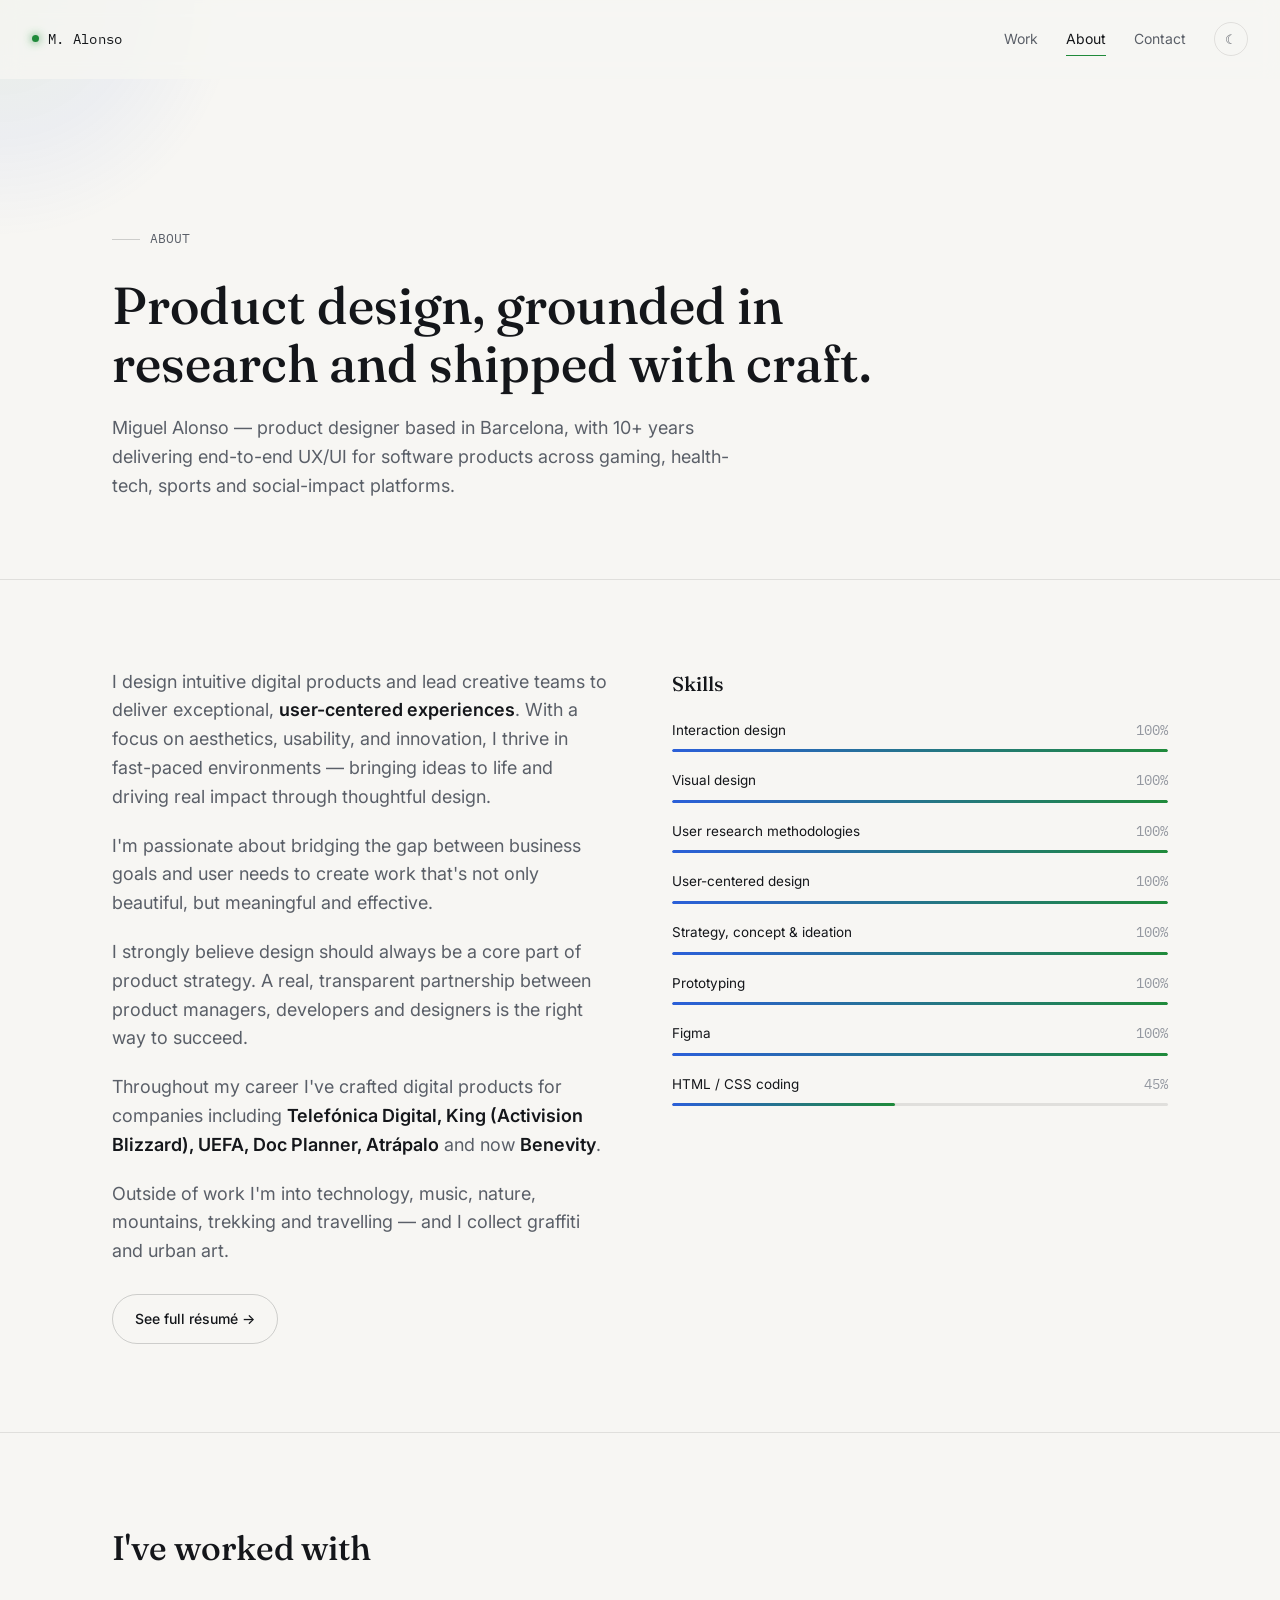
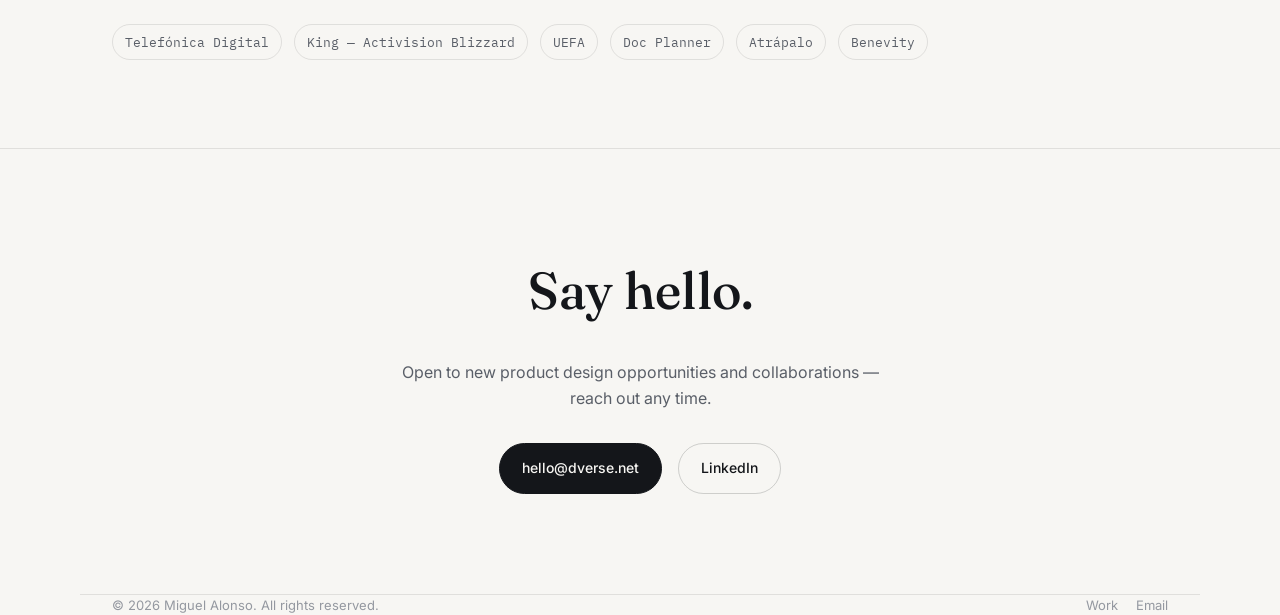
==== about.html @ 678f329a "Initial commit - dverse portfolio" ====
<!doctype html>
<html lang="en">
<head>
<meta charset="utf-8">
<script>document.documentElement.classList.add("js")</script>
<meta name="viewport" content="width=device-width, initial-scale=1">
<title>About — Miguel Alonso</title>
<meta name="description" content="Product designer based in Barcelona. Interaction design, visual design, user research, strategy and prototyping.">
<link rel="icon" href="data:image/svg+xml,<svg xmlns=%22http://www.w3.org/2000/svg%22 viewBox=%220 0 100 100%22><rect width=%22100%22 height=%22100%22 rx=%2222%22 fill=%22%230b0b0d%22/><text x=%2250%22 y=%2266%22 font-size=%2258%22 text-anchor=%22middle%22 fill=%22%23a7ffb0%22 font-family=%22monospace%22>M</text></svg>">
<link rel="preconnect" href="https://fonts.googleapis.com">
<link rel="preconnect" href="https://fonts.gstatic.com" crossorigin>
<link href="https://fonts.googleapis.com/css2?family=Fraunces:opsz,wght@9..144,400;9..144,500;9..144,600&family=Inter:wght@400;500;600&family=IBM+Plex+Mono:wght@400;500&display=swap" rel="stylesheet">
<link rel="stylesheet" href="css/style.css">
</head>
<body>
<div id="glow"></div>

<nav class="nav">
  <div class="brand"><span class="dot"></span> <a href="index.html">M. Alonso</a></div>
  <div class="links">
    <a href="index.html#work">Work</a>
    <a href="about.html" class="active">About</a>
    <a href="#contact">Contact</a>
    <button class="theme-toggle" aria-label="Toggle theme">☀</button>
  </div>
</nav>

<header class="project-hero">
  <div class="wrap">
    <div class="eyebrow reveal in"><span class="bar"></span> ABOUT</div>
    <h1 class="reveal in">Product design, grounded in research and shipped with craft.</h1>
    <p class="dek reveal in">Miguel Alonso — product designer based in Barcelona, with 10+ years delivering end-to-end UX/UI for software products across gaming, health-tech, sports and social-impact platforms.</p>
  </div>
</header>

<section class="section">
  <div class="wrap split">
    <div class="reveal">
      <div class="lead-text">
        <p>I design intuitive digital products and lead creative teams to deliver exceptional, <strong>user-centered experiences</strong>. With a focus on aesthetics, usability, and innovation, I thrive in fast-paced environments — bringing ideas to life and driving real impact through thoughtful design.</p>
        <p>I'm passionate about bridging the gap between business goals and user needs to create work that's not only beautiful, but meaningful and effective.</p>
        <p>I strongly believe design should always be a core part of product strategy. A real, transparent partnership between product managers, developers and designers is the right way to succeed.</p>
        <p>Throughout my career I've crafted digital products for companies including <strong>Telefónica Digital, King (Activision Blizzard), UEFA, Doc Planner, Atrápalo</strong> and now <strong>Benevity</strong>.</p>
        <p>Outside of work I'm into technology, music, nature, mountains, trekking and travelling — and I collect graffiti and urban art.</p>
      </div>
      <a class="btn ghost" href="mailto:hello@dverse.net" style="margin-top:8px;">See full résumé →</a>
    </div>
    <div class="reveal">
      <div class="section-head" style="margin-bottom:20px;"><h2 style="font-size:20px;">Skills</h2></div>
      <div class="skill"><div class="row"><span>Interaction design</span><span>100%</span></div><div class="track"><div class="fill" data-fill="100%"></div></div></div>
      <div class="skill"><div class="row"><span>Visual design</span><span>100%</span></div><div class="track"><div class="fill" data-fill="100%"></div></div></div>
      <div class="skill"><div class="row"><span>User research methodologies</span><span>100%</span></div><div class="track"><div class="fill" data-fill="100%"></div></div></div>
      <div class="skill"><div class="row"><span>User-centered design</span><span>100%</span></div><div class="track"><div class="fill" data-fill="100%"></div></div></div>
      <div class="skill"><div class="row"><span>Strategy, concept &amp; ideation</span><span>100%</span></div><div class="track"><div class="fill" data-fill="100%"></div></div></div>
      <div class="skill"><div class="row"><span>Prototyping</span><span>100%</span></div><div class="track"><div class="fill" data-fill="100%"></div></div></div>
      <div class="skill"><div class="row"><span>Figma</span><span>100%</span></div><div class="track"><div class="fill" data-fill="100%"></div></div></div>
      <div class="skill"><div class="row"><span>HTML / CSS coding</span><span>45%</span></div><div class="track"><div class="fill" data-fill="45%"></div></div></div>
    </div>
  </div>
</section>

<section class="section">
  <div class="wrap reveal">
    <div class="section-head"><h2>I've worked with</h2></div>
    <div class="companies">
      <span>Telefónica Digital</span>
      <span>King — Activision Blizzard</span>
      <span>UEFA</span>
      <span>Doc Planner</span>
      <span>Atrápalo</span>
      <span>Benevity</span>
    </div>
  </div>
</section>

<section class="cta section" id="contact">
  <div class="wrap">
    <h2>Say hello.</h2>
    <p style="color:var(--ink-dim); max-width:480px; margin: 0 auto 32px;">Open to new product design opportunities and collaborations — reach out any time.</p>
    <div class="hero-actions" style="justify-content:center;">
      <a class="btn primary" href="mailto:hello@dverse.net">hello@dverse.net</a>
      <a class="btn ghost" href="https://www.linkedin.com/" target="_blank" rel="noopener">LinkedIn</a>
    </div>
  </div>
</section>

<footer class="wrap">
  <div>© <span id="year"></span> Miguel Alonso. All rights reserved.</div>
  <div class="social">
    <a href="index.html#work">Work</a>
    <a href="mailto:hello@dverse.net">Email</a>
  </div>
</footer>

<script>document.getElementById('year').textContent = new Date().getFullYear();</script>
<script src="js/main.js"></script>
</body>
</html>
---- css/style.css ----
/* =================================================================
   M. Alonso — Product Design Portfolio
   Minimal, AI-native design system
   ================================================================= */

:root{
  --bg: #0b0b0d;
  --bg-elevated: #121214;
  --ink: #eef0f2;
  --ink-dim: #9a9ea6;
  --ink-faint: #5c6068;
  --line: rgba(255,255,255,0.09);
  --line-strong: rgba(255,255,255,0.16);
  --accent: #a7ffb0;
  --accent-2: #7ea8ff;
  --accent-3: #c98bff;
  --radius: 14px;
  --mono: "IBM Plex Mono", "SF Mono", ui-monospace, monospace;
  --sans: "Inter", -apple-system, BlinkMacSystemFont, "Segoe UI", sans-serif;
  --serif: "Fraunces", Georgia, serif;
  --maxw: 1120px;
  --ease: cubic-bezier(.16,.8,.24,1);
}

[data-theme="light"]{
  --bg: #f7f6f3;
  --bg-elevated: #ffffff;
  --ink: #14161a;
  --ink-dim: #5a5f68;
  --ink-faint: #9498a0;
  --line: rgba(20,22,26,0.10);
  --line-strong: rgba(20,22,26,0.18);
  --accent: #1f8a3a;
  --accent-2: #2b5fd9;
  --accent-3: #8a34c9;
}

*{ box-sizing: border-box; }
html{ scroll-behavior: smooth; }
body{
  margin:0;
  background: var(--bg);
  color: var(--ink);
  font-family: var(--sans);
  font-size: 16px;
  line-height: 1.6;
  -webkit-font-smoothing: antialiased;
  transition: background .4s var(--ease), color .4s var(--ease);
}

a{ color: inherit; text-decoration: none; }
img{ max-width: 100%; display:block; }
ul{ margin:0; padding:0; }

.wrap{
  max-width: var(--maxw);
  margin: 0 auto;
  padding: 0 32px;
}

/* ---------- cursor glow (subtle AI-flair) ---------- */
#glow{
  position: fixed;
  top:0; left:0;
  width: 480px; height: 480px;
  border-radius: 50%;
  pointer-events: none;
  background: radial-gradient(circle, rgba(167,255,176,0.10), rgba(126,168,255,0.06) 40%, transparent 70%);
  transform: translate(-50%,-50%);
  z-index: 0;
  transition: opacity .3s ease;
  will-change: transform;
}
[data-theme="light"] #glow{
  background: radial-gradient(circle, rgba(31,138,58,0.07), rgba(43,95,217,0.05) 40%, transparent 70%);
}

/* ---------- top nav ---------- */
.nav{
  position: sticky;
  top:0;
  z-index: 50;
  display:flex;
  align-items:center;
  justify-content: space-between;
  padding: 22px 32px;
  backdrop-filter: blur(10px);
  background: color-mix(in srgb, var(--bg) 78%, transparent);
  border-bottom: 1px solid transparent;
}
.nav.scrolled{ border-bottom-color: var(--line); }
.nav .brand{
  font-family: var(--mono);
  font-size: 14px;
  letter-spacing: .02em;
  display:flex;
  align-items:center;
  gap:9px;
}
.nav .brand .dot{
  width:7px;height:7px;border-radius:50%;
  background: var(--accent);
  box-shadow: 0 0 10px var(--accent);
  animation: pulse 2.4s ease-in-out infinite;
}
@keyframes pulse{ 0%,100%{ opacity:1 } 50%{ opacity:.35 } }

.nav .links{ display:flex; align-items:center; gap: 28px; font-size: 14px; }
.nav .links a{ color: var(--ink-dim); position:relative; padding: 4px 0; }
.nav .links a:hover, .nav .links a.active{ color: var(--ink); }
.nav .links a.active::after{
  content:"";
  position:absolute; left:0; right:0; bottom:-2px;
  height:1px; background: var(--accent);
}
.theme-toggle{
  border:1px solid var(--line);
  background: transparent;
  color: var(--ink-dim);
  border-radius: 999px;
  width: 34px; height: 34px;
  display:flex; align-items:center; justify-content:center;
  cursor:pointer;
  font-size: 13px;
  transition: border-color .2s, color .2s;
}
.theme-toggle:hover{ border-color: var(--line-strong); color: var(--ink); }

/* ---------- hero ---------- */
.hero{
  position: relative;
  padding: 120px 0 96px;
  overflow: hidden;
}
.hero::before{
  content:"";
  position:absolute;
  inset: -20% -10% auto -10%;
  height: 640px;
  background:
    radial-gradient(circle at 18% 25%, rgba(126,168,255,.18), transparent 55%),
    radial-gradient(circle at 78% 15%, rgba(201,139,255,.14), transparent 50%),
    radial-gradient(circle at 50% 60%, rgba(167,255,176,.10), transparent 55%);
  filter: blur(40px);
  z-index:-1;
  animation: drift 18s ease-in-out infinite alternate;
}
@keyframes drift{
  0%{ transform: translate3d(0,0,0) scale(1); }
  100%{ transform: translate3d(10px,20px,0) scale(1.05); }
}
.eyebrow{
  font-family: var(--mono);
  font-size: 13px;
  color: var(--ink-dim);
  display:flex;
  align-items:center;
  gap:10px;
  margin-bottom: 26px;
}
.eyebrow .bar{ width: 28px; height:1px; background: var(--line-strong); }

.hero h1{
  font-family: var(--serif);
  font-weight: 500;
  font-size: clamp(40px, 6vw, 74px);
  line-height: 1.05;
  letter-spacing: -0.01em;
  margin: 0 0 24px;
  max-width: 820px;
}
.hero h1 em{
  font-style: normal;
  background: linear-gradient(90deg, var(--accent-2), var(--accent-3));
  -webkit-background-clip: text;
  background-clip: text;
  color: transparent;
}
.hero p.lede{
  font-size: 19px;
  color: var(--ink-dim);
  max-width: 560px;
  margin: 0 0 40px;
}
.hero-actions{ display:flex; gap:16px; flex-wrap: wrap; align-items:center; }

.btn{
  display:inline-flex;
  align-items:center;
  gap:8px;
  padding: 13px 22px;
  border-radius: 999px;
  font-size: 14px;
  font-weight: 500;
  border:1px solid var(--line-strong);
  transition: all .25s var(--ease);
}
.btn.primary{
  background: var(--ink);
  color: var(--bg);
  border-color: var(--ink);
}
.btn.primary:hover{ transform: translateY(-2px); box-shadow: 0 8px 24px rgba(0,0,0,.25); }
.btn.ghost:hover{ border-color: var(--line-strong); background: var(--bg-elevated); }

/* ---------- section labels ---------- */
.section{ padding: 88px 0; border-top: 1px solid var(--line); }
.section-head{
  display:flex;
  justify-content: space-between;
  align-items: baseline;
  gap: 24px;
  margin-bottom: 48px;
}
.section-head h2{
  font-family: var(--serif);
  font-size: clamp(26px, 3vw, 34px);
  font-weight: 500;
  margin:0;
}
.section-num{
  font-family: var(--mono);
  font-size: 13px;
  color: var(--ink-faint);
}

/* ---------- work list ---------- */
.work-list{ display:flex; flex-direction: column; }
.work-row{
  display:grid;
  grid-template-columns: 64px 1.4fr 1fr auto;
  gap: 28px;
  align-items: center;
  padding: 30px 0;
  border-bottom: 1px solid var(--line);
  transition: padding-left .3s var(--ease);
  position: relative;
}
.work-row:hover{ padding-left: 10px; }
.work-row .idx{ font-family: var(--mono); color: var(--ink-faint); font-size: 13px; }
.work-row .title{ font-size: 21px; font-weight: 500; }
.work-row .title .co{ color: var(--ink-dim); font-weight: 400; }
.work-row .meta{ display:flex; gap:10px; flex-wrap: wrap; }
.tag{
  font-family: var(--mono);
  font-size: 11.5px;
  letter-spacing: .02em;
  color: var(--ink-dim);
  border: 1px solid var(--line);
  padding: 5px 10px;
  border-radius: 999px;
  white-space: nowrap;
}
.work-row .year{ font-family: var(--mono); color: var(--ink-faint); font-size: 13px; text-align:right; }
.work-row .arrow{
  position:absolute;
  right: -8px;
  opacity:0;
  transform: translateX(-6px);
  transition: all .3s var(--ease);
  color: var(--accent);
}
.work-row:hover .arrow{ opacity:1; transform: translateX(0); }

@media (max-width: 720px){
  .work-row{ grid-template-columns: 1fr; gap: 10px; }
  .work-row .year{ text-align:left; }
}

/* ---------- about teaser / blocks ---------- */
.split{
  display:grid;
  grid-template-columns: 1fr 1fr;
  gap: 64px;
}
@media (max-width: 800px){ .split{ grid-template-columns: 1fr; } }

.lead-text{ font-size: 18px; color: var(--ink-dim); }
.lead-text p{ margin: 0 0 20px; }
.lead-text strong{ color: var(--ink); font-weight: 600; }

.pillar{
  border-top: 1px solid var(--line);
  padding: 20px 0;
  display:flex;
  justify-content: space-between;
  gap: 16px;
}
.pillar .label{ font-family: var(--mono); font-size: 13px; color: var(--ink-faint); }
.pillar .val{ font-size: 15px; color: var(--ink-dim); text-align: right; max-width: 60%; }

/* ---------- skills bars ---------- */
.skill{ margin-bottom: 18px; }
.skill .row{ display:flex; justify-content: space-between; font-size: 13.5px; margin-bottom: 8px; }
.skill .row span:first-child{ color: var(--ink); }
.skill .row span:last-child{ font-family: var(--mono); color: var(--ink-faint); }
.skill .track{ height: 3px; background: var(--line); border-radius: 3px; overflow:hidden; }
.skill .fill{ height:100%; background: linear-gradient(90deg, var(--accent-2), var(--accent)); border-radius: 3px; width:0; transition: width 1.1s var(--ease); }

/* ---------- companies strip ---------- */
.companies{
  display:flex;
  flex-wrap: wrap;
  gap: 12px;
  margin-top: 28px;
}
.companies span{
  font-family: var(--mono);
  font-size: 12.5px;
  color: var(--ink-dim);
  border: 1px solid var(--line);
  padding: 7px 12px;
  border-radius: 999px;
}

/* ---------- footer / CTA ---------- */
.cta{
  text-align:center;
  padding: 100px 0;
}
.cta h2{
  font-family: var(--serif);
  font-size: clamp(30px, 5vw, 52px);
  font-weight: 500;
  margin: 0 0 28px;
}
footer{
  border-top: 1px solid var(--line);
  padding: 36px 0 48px;
  display:flex;
  justify-content: space-between;
  align-items:center;
  font-size: 13px;
  color: var(--ink-faint);
  flex-wrap: wrap;
  gap: 12px;
}
footer .social{ display:flex; gap:18px; }
footer a:hover{ color: var(--ink); }

/* ---------- project / case study pages ---------- */
.project-hero{
  padding: 150px 0 60px;
}
.project-hero .tags{ display:flex; gap:10px; margin-bottom: 26px; flex-wrap: wrap; }
.project-hero h1{
  font-family: var(--serif);
  font-size: clamp(32px, 5vw, 52px);
  font-weight: 500;
  line-height: 1.12;
  margin: 0 0 22px;
  max-width: 780px;
}
.project-hero .dek{ font-size: 18px; color: var(--ink-dim); max-width: 620px; }

.meta-strip{
  display:flex;
  gap: 40px;
  flex-wrap: wrap;
  padding: 28px 0;
  margin-top: 40px;
  border-top: 1px solid var(--line);
  border-bottom: 1px solid var(--line);
}
.meta-strip div{ font-size: 13.5px; }
.meta-strip .k{ font-family: var(--mono); color: var(--ink-faint); display:block; margin-bottom: 6px; font-size:12px; }
.meta-strip .v{ color: var(--ink); }

.prose{ max-width: 720px; padding: 64px 0; }
.prose h2{
  font-family: var(--serif);
  font-size: 26px;
  font-weight: 500;
  margin: 56px 0 20px;
}
.prose h2:first-child{ margin-top:0; }
.prose h3{ font-size: 17px; font-weight: 600; margin: 32px 0 12px; }
.prose p{ color: var(--ink-dim); margin: 0 0 18px; font-size: 16.5px; }
.prose ul{ margin: 0 0 20px; padding-left: 20px; color: var(--ink-dim); }
.prose li{ margin-bottom: 10px; font-size: 16.5px; }
.prose li::marker{ color: var(--accent-2); }
.prose strong{ color: var(--ink); }
.prose blockquote{
  border-left: 2px solid var(--accent);
  margin: 32px 0;
  padding: 4px 0 4px 24px;
  font-family: var(--serif);
  font-size: 20px;
  color: var(--ink);
}
.callout-grid{
  display:grid;
  grid-template-columns: repeat(3, 1fr);
  gap: 20px;
  margin: 20px 0 40px;
}
@media (max-width: 700px){ .callout-grid{ grid-template-columns: 1fr; } }
.callout{
  border: 1px solid var(--line);
  border-radius: var(--radius);
  padding: 22px;
}
.callout .num{
  font-family: var(--serif);
  font-size: 30px;
  color: var(--accent);
  margin-bottom: 8px;
}
.callout .cap{ font-size: 13.5px; color: var(--ink-dim); }

.visual{
  border: 1px solid var(--line);
  border-radius: var(--radius);
  padding: 48px 32px;
  margin: 32px 0;
  background:
    radial-gradient(circle at 20% 20%, color-mix(in srgb, var(--accent-2) 14%, transparent), transparent 60%),
    radial-gradient(circle at 80% 80%, color-mix(in srgb, var(--accent-3) 12%, transparent), transparent 60%),
    var(--bg-elevated);
  text-align:center;
  font-family: var(--mono);
  font-size: 12.5px;
  color: var(--ink-faint);
  min-height: 160px;
  display:flex;
  align-items:center;
  justify-content:center;
}

.next-project{
  border-top: 1px solid var(--line);
  padding: 64px 0 90px;
}
.next-project .label{ font-family: var(--mono); font-size: 13px; color: var(--ink-faint); margin-bottom: 14px; }
.next-project h3{
  font-family: var(--serif);
  font-size: clamp(28px, 4vw, 42px);
  font-weight: 500;
  display:flex;
  align-items:center;
  gap: 16px;
}
.next-project h3 svg{ transition: transform .3s var(--ease); }
.next-project a:hover h3 svg{ transform: translateX(8px); }

/* reveal-on-scroll — progressive enhancement only.
   Content is fully visible by default; JS adds the "js" class to <html>
   before paint, and only then do elements hide until scrolled into view.
   If JS fails or is disabled, nothing is ever hidden. */
.reveal{ opacity:1; transform:none; transition: opacity .7s var(--ease), transform .7s var(--ease); }
.js .reveal{ opacity:0; transform: translateY(16px); }
.js .reveal.in{ opacity:1; transform: translateY(0); }

/* back link */
.back-link{
  display:inline-flex; align-items:center; gap:8px;
  font-family: var(--mono); font-size: 13px; color: var(--ink-dim);
  margin-bottom: 24px;
}
.back-link:hover{ color: var(--ink); }
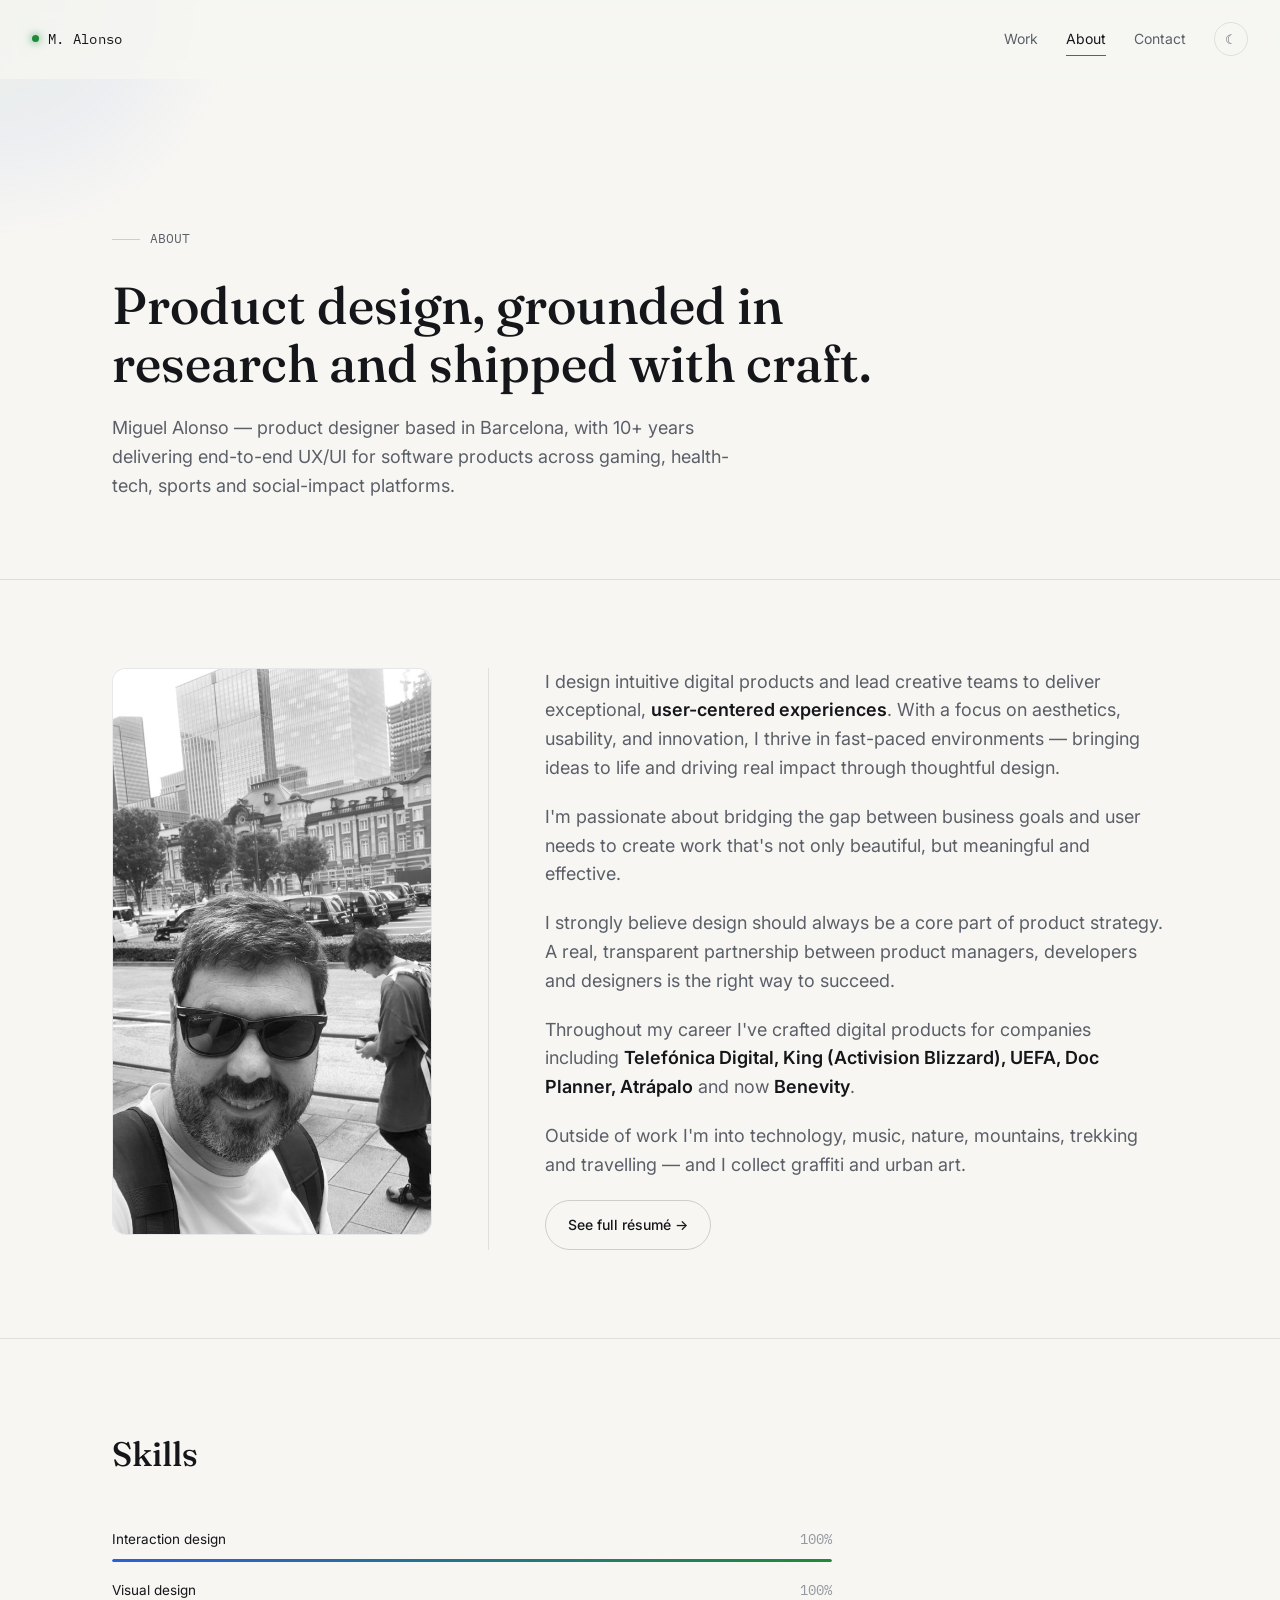
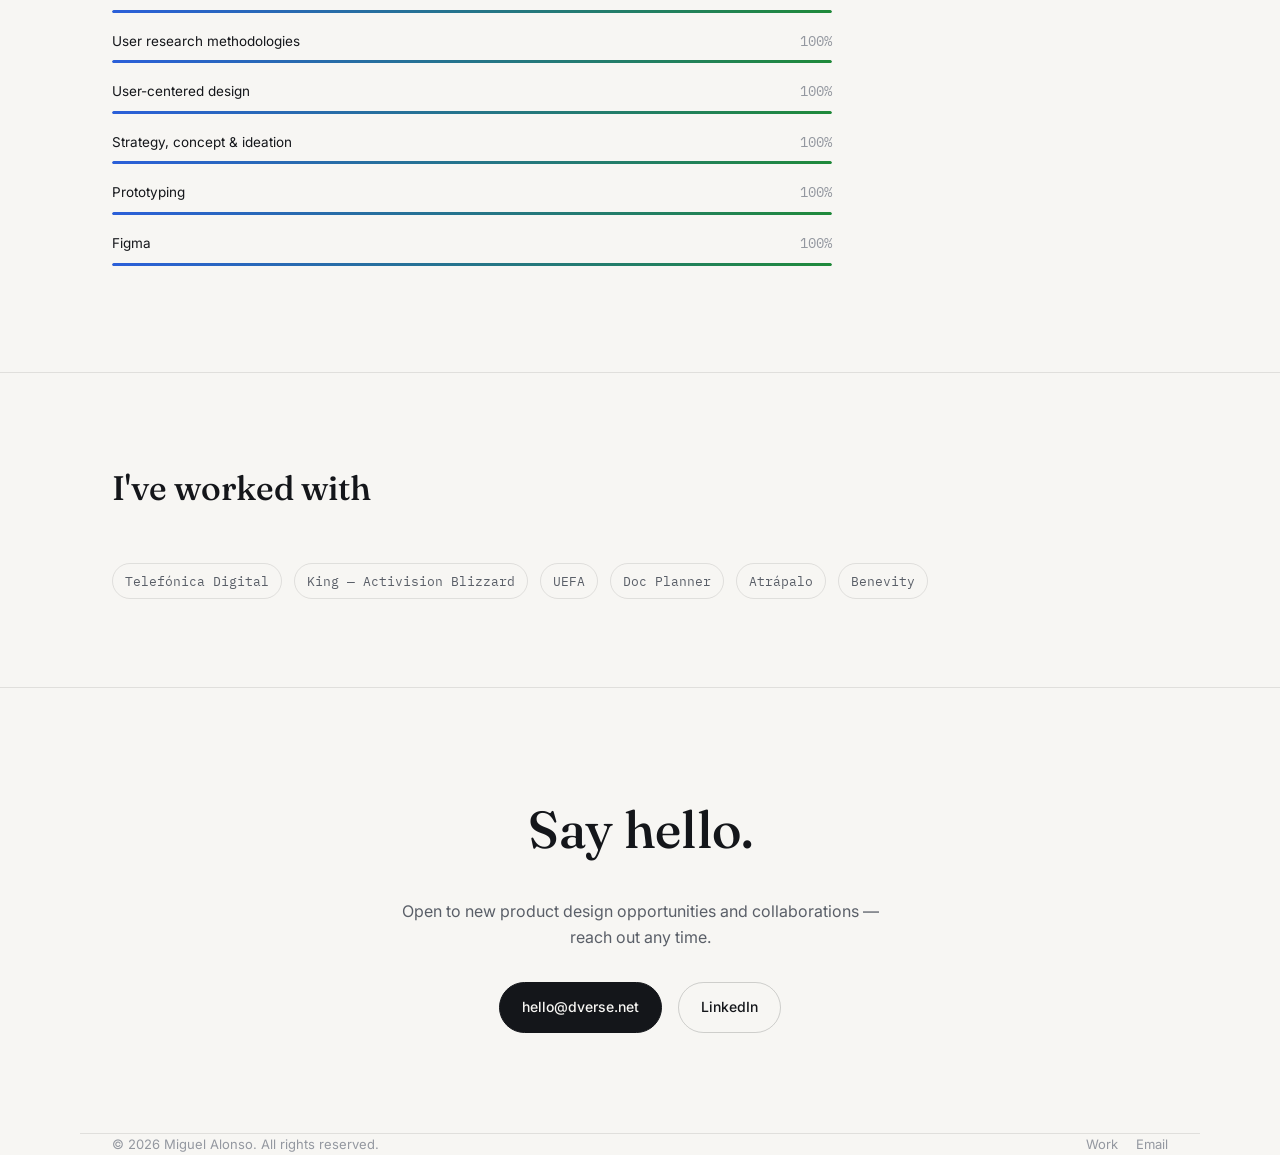
==== commit 62ebdb72: "Add the AI Search Experience case study and refresh the About page. Co-authored-by: Cursor <cursorag" ====
--- a/about.html
+++ b/about.html
@@ -34,8 +34,11 @@
 </header>
 
 <section class="section">
-  <div class="wrap split">
-    <div class="reveal">
+  <div class="wrap about-intro">
+    <figure class="about-photo reveal">
+      <img src="assets/img/miguel-alonso.png" alt="Miguel Alonso in Tokyo">
+    </figure>
+    <div class="about-bio reveal">
       <div class="lead-text">
         <p>I design intuitive digital products and lead creative teams to deliver exceptional, <strong>user-centered experiences</strong>. With a focus on aesthetics, usability, and innovation, I thrive in fast-paced environments — bringing ideas to life and driving real impact through thoughtful design.</p>
         <p>I'm passionate about bridging the gap between business goals and user needs to create work that's not only beautiful, but meaningful and effective.</p>
@@ -43,10 +46,15 @@
         <p>Throughout my career I've crafted digital products for companies including <strong>Telefónica Digital, King (Activision Blizzard), UEFA, Doc Planner, Atrápalo</strong> and now <strong>Benevity</strong>.</p>
         <p>Outside of work I'm into technology, music, nature, mountains, trekking and travelling — and I collect graffiti and urban art.</p>
       </div>
-      <a class="btn ghost" href="mailto:hello@dverse.net" style="margin-top:8px;">See full résumé →</a>
+      <a class="btn ghost" href="assets/Miguel-Alonso-Product-Designer.pdf" target="_blank" rel="noopener">See full résumé →</a>
     </div>
-    <div class="reveal">
-      <div class="section-head" style="margin-bottom:20px;"><h2 style="font-size:20px;">Skills</h2></div>
+  </div>
+</section>
+
+<section class="section">
+  <div class="wrap reveal">
+    <div class="section-head"><h2>Skills</h2></div>
+    <div class="skill-list">
       <div class="skill"><div class="row"><span>Interaction design</span><span>100%</span></div><div class="track"><div class="fill" data-fill="100%"></div></div></div>
       <div class="skill"><div class="row"><span>Visual design</span><span>100%</span></div><div class="track"><div class="fill" data-fill="100%"></div></div></div>
       <div class="skill"><div class="row"><span>User research methodologies</span><span>100%</span></div><div class="track"><div class="fill" data-fill="100%"></div></div></div>
@@ -54,7 +62,6 @@
       <div class="skill"><div class="row"><span>Strategy, concept &amp; ideation</span><span>100%</span></div><div class="track"><div class="fill" data-fill="100%"></div></div></div>
       <div class="skill"><div class="row"><span>Prototyping</span><span>100%</span></div><div class="track"><div class="fill" data-fill="100%"></div></div></div>
       <div class="skill"><div class="row"><span>Figma</span><span>100%</span></div><div class="track"><div class="fill" data-fill="100%"></div></div></div>
-      <div class="skill"><div class="row"><span>HTML / CSS coding</span><span>45%</span></div><div class="track"><div class="fill" data-fill="45%"></div></div></div>
     </div>
   </div>
 </section>
--- a/css/style.css
+++ b/css/style.css
@@ -275,6 +275,36 @@
 }
 @media (max-width: 800px){ .split{ grid-template-columns: 1fr; } }
 
+.about-intro{
+  display:grid;
+  grid-template-columns: minmax(220px, 320px) 1fr;
+  gap: 56px;
+  align-items: start;
+}
+.about-photo{
+  margin: 0;
+  border-radius: var(--radius);
+  overflow: hidden;
+  border: 1px solid var(--line);
+  background: var(--bg-elevated);
+}
+.about-photo img{
+  width: 100%;
+  height: auto;
+  display: block;
+  filter: grayscale(1);
+}
+.about-bio{
+  border-left: 1px solid var(--line);
+  padding-left: 56px;
+}
+.skill-list{ max-width: 720px; }
+@media (max-width: 800px){
+  .about-intro{ grid-template-columns: 1fr; gap: 32px; }
+  .about-photo{ max-width: 360px; }
+  .about-bio{ border-left: none; padding-left: 0; }
+}
+
 .lead-text{ font-size: 18px; color: var(--ink-dim); }
 .lead-text p{ margin: 0 0 20px; }
 .lead-text strong{ color: var(--ink); font-weight: 600; }
@@ -394,7 +424,33 @@
   gap: 20px;
   margin: 20px 0 40px;
 }
-@media (max-width: 700px){ .callout-grid{ grid-template-columns: 1fr; } }
+.callout-grid.four{ grid-template-columns: repeat(4, 1fr); }
+@media (max-width: 900px){ .callout-grid.four{ grid-template-columns: repeat(2, 1fr); } }
+@media (max-width: 700px){ .callout-grid, .callout-grid.four{ grid-template-columns: 1fr; } }
+
+.narrative{ margin: 26px 0 8px; display:flex; flex-direction:column; gap:14px; }
+.n-row{ display:flex; gap:14px; align-items:flex-start; }
+.n-badge{
+  flex:none; width:28px; height:28px; border-radius:50%;
+  background: linear-gradient(135deg, var(--accent-2), var(--accent-3));
+  color: var(--bg); font-family: var(--mono); font-size:12px;
+  display:flex; align-items:center; justify-content:center; margin-top:2px;
+}
+.n-bubble{
+  background: var(--bg-elevated); border:1px solid var(--line); border-radius:14px;
+  padding:16px 20px; font-size:15.5px; color: var(--ink); line-height:1.55;
+}
+
+.cap-grid{ display:grid; grid-template-columns:1fr 1fr; gap:32px; margin: 8px 0 32px; }
+@media (max-width: 700px){ .cap-grid{ grid-template-columns:1fr; } }
+.cap-col h3{
+  font-family: var(--mono); font-size:13px; letter-spacing:.08em; text-transform:uppercase;
+  color: var(--accent-2); margin: 0 0 14px; font-weight:500;
+}
+.cap-col ol{ margin:0; padding-left:20px; color: var(--ink-dim); font-size:15.5px; }
+.cap-col ol li{ margin-bottom:10px; }
+.cap-col ol li:last-child{ margin-bottom:0; }
+.cap-sub{ font-size:13.5px; color: var(--ink-faint); margin:6px 0 0; }
 .callout{
   border: 1px solid var(--line);
   border-radius: var(--radius);
@@ -426,6 +482,19 @@
   align-items:center;
   justify-content:center;
 }
+.visual.has-image{
+  padding: 0;
+  background: none;
+  overflow: hidden;
+  display: block;
+}
+.visual.has-image img,
+.visual.has-image video{
+  width: 100%;
+  height: auto;
+  display: block;
+  border-radius: calc(var(--radius) - 1px);
+}
 
 .next-project{
   border-top: 1px solid var(--line);
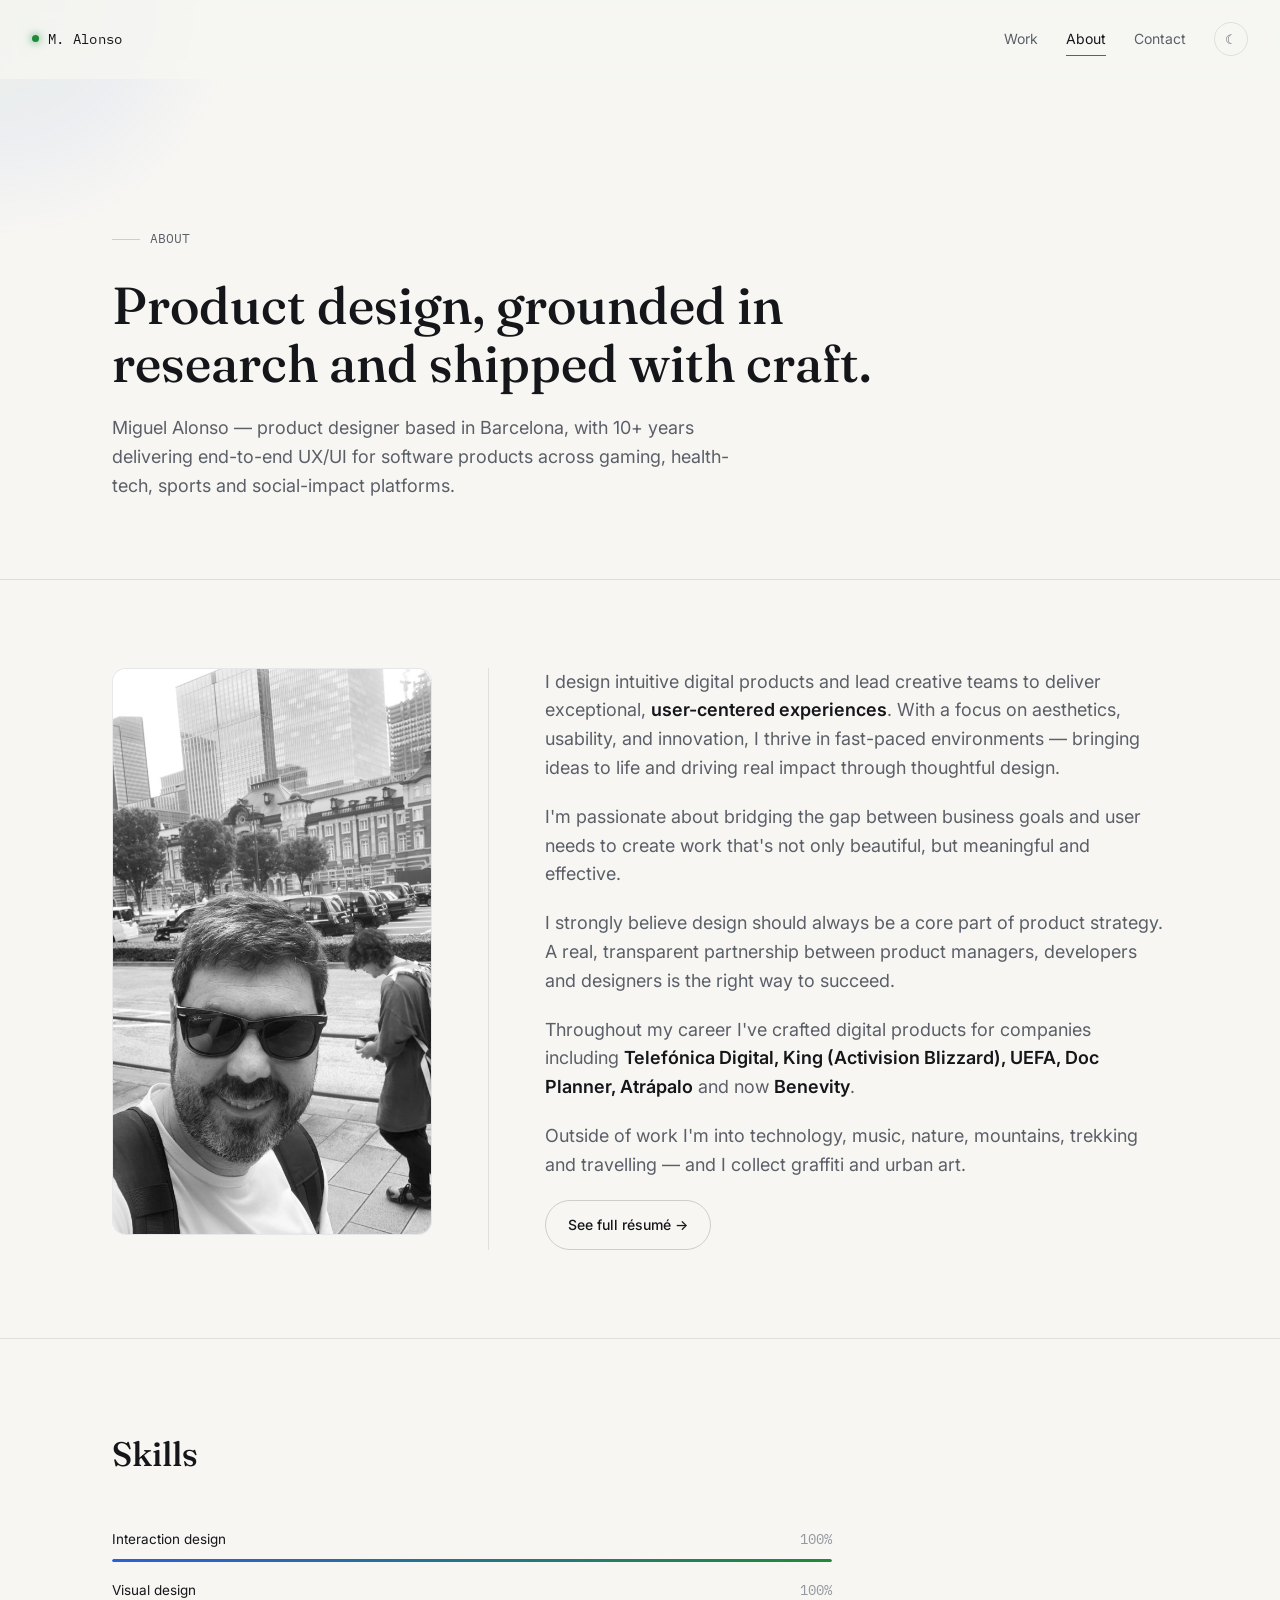
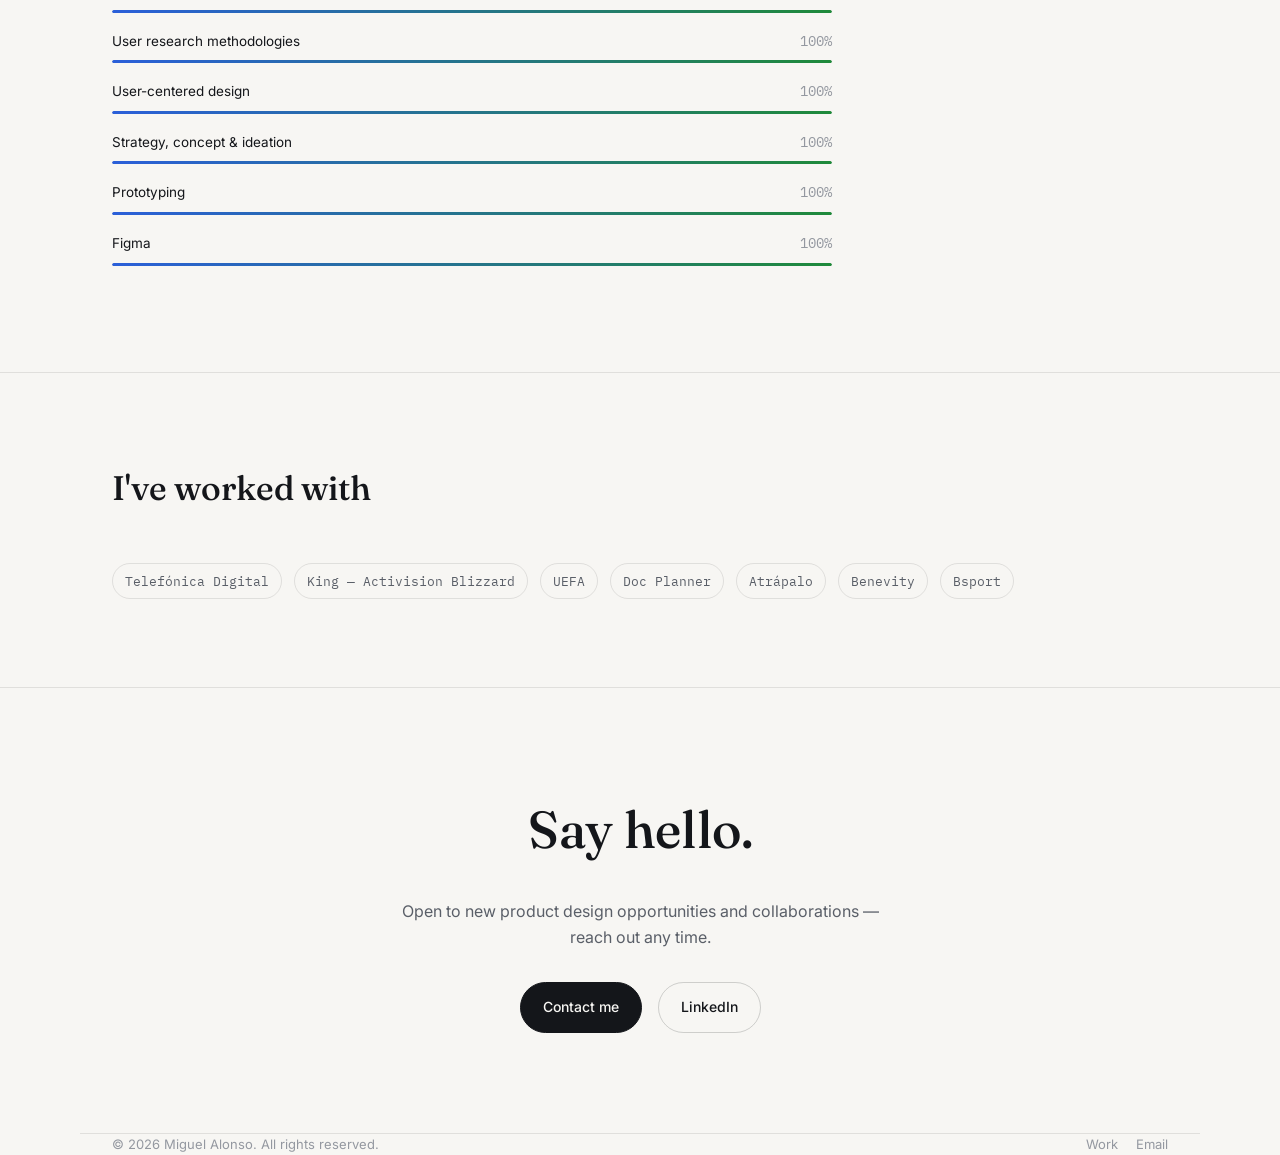
==== commit 38adaa57: "Update contact links and add Bsport to companies worked with. Co-authored-by: Cursor <cursoragent@cu" ====
--- a/about.html
+++ b/about.html
@@ -76,6 +76,7 @@
       <span>Doc Planner</span>
       <span>Atrápalo</span>
       <span>Benevity</span>
+      <span>Bsport</span>
     </div>
   </div>
 </section>
@@ -85,8 +86,8 @@
     <h2>Say hello.</h2>
     <p style="color:var(--ink-dim); max-width:480px; margin: 0 auto 32px;">Open to new product design opportunities and collaborations — reach out any time.</p>
     <div class="hero-actions" style="justify-content:center;">
-      <a class="btn primary" href="mailto:hello@dverse.net">hello@dverse.net</a>
-      <a class="btn ghost" href="https://www.linkedin.com/" target="_blank" rel="noopener">LinkedIn</a>
+      <a class="btn primary" href="mailto:m.alonsopareja@gmail.com">Contact me</a>
+      <a class="btn ghost" href="https://www.linkedin.com/in/miguel-alonso-46410717/" target="_blank" rel="noopener">LinkedIn</a>
     </div>
   </div>
 </section>
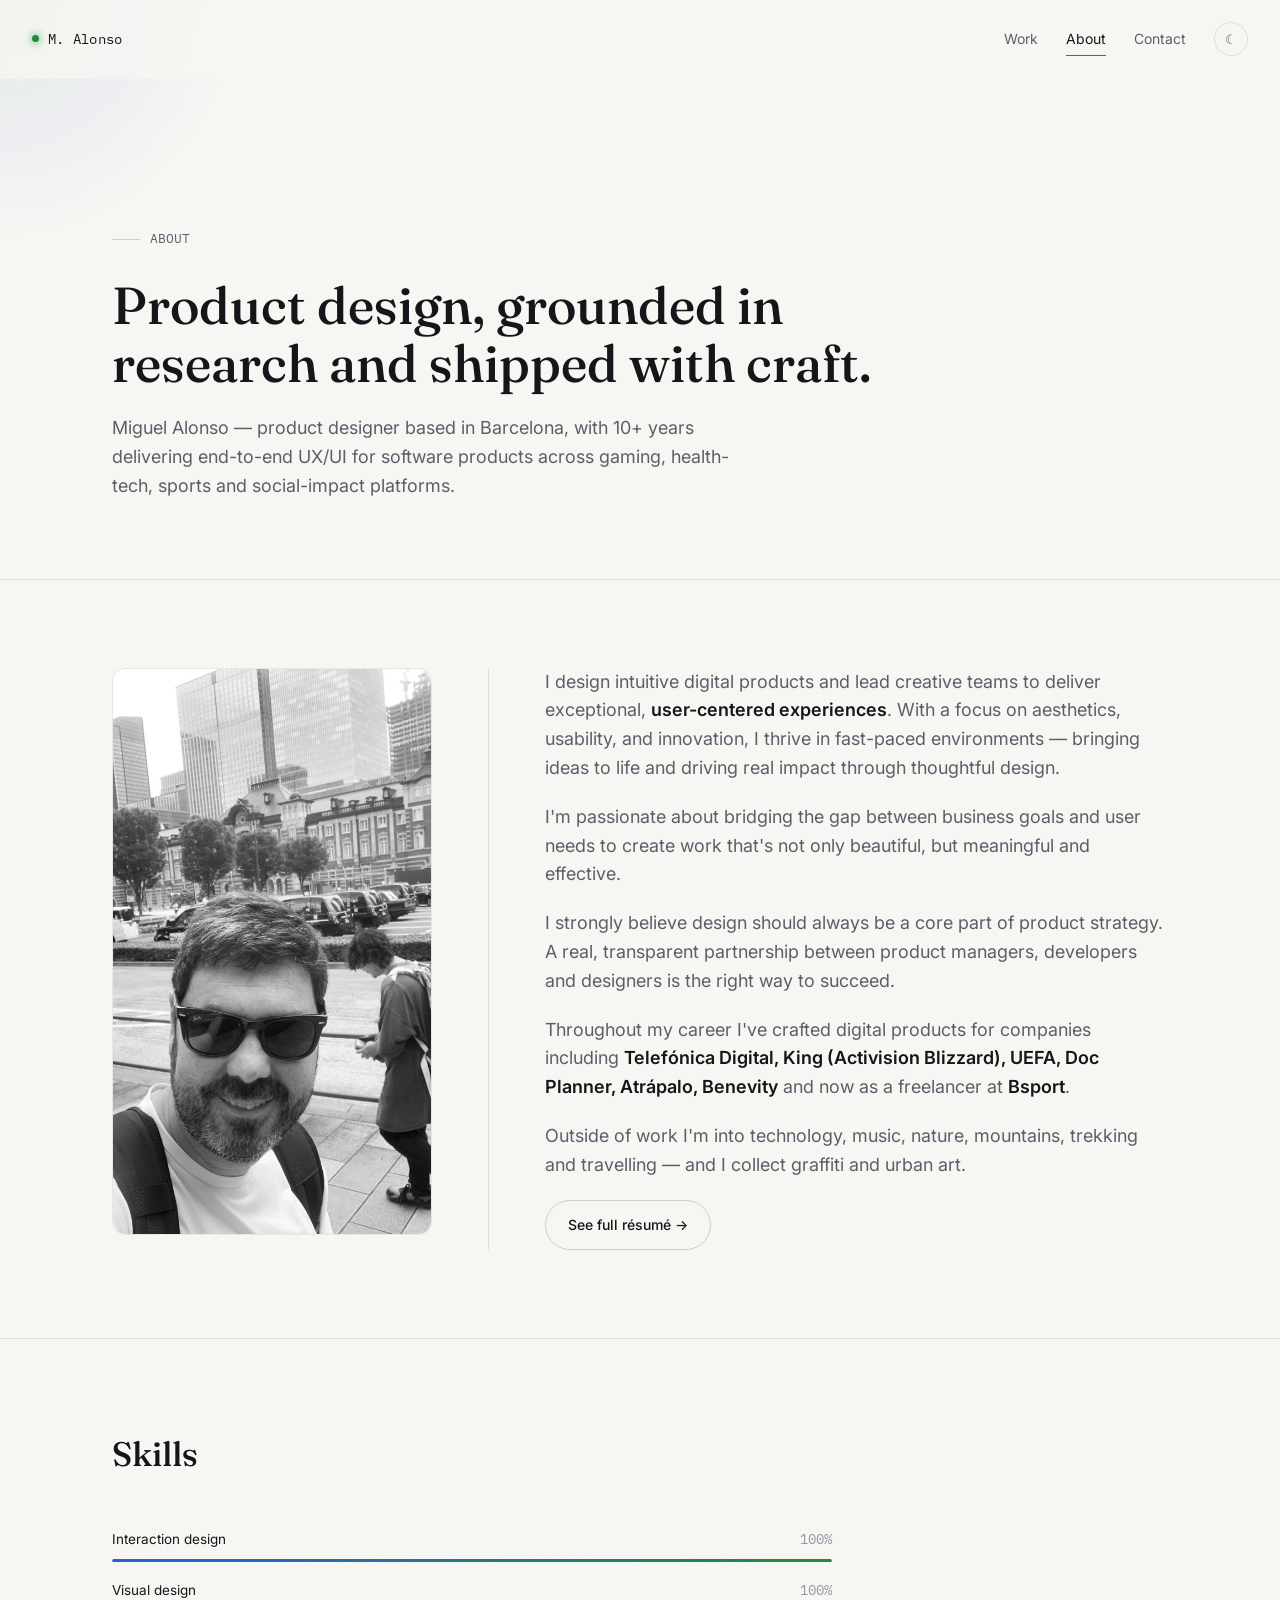
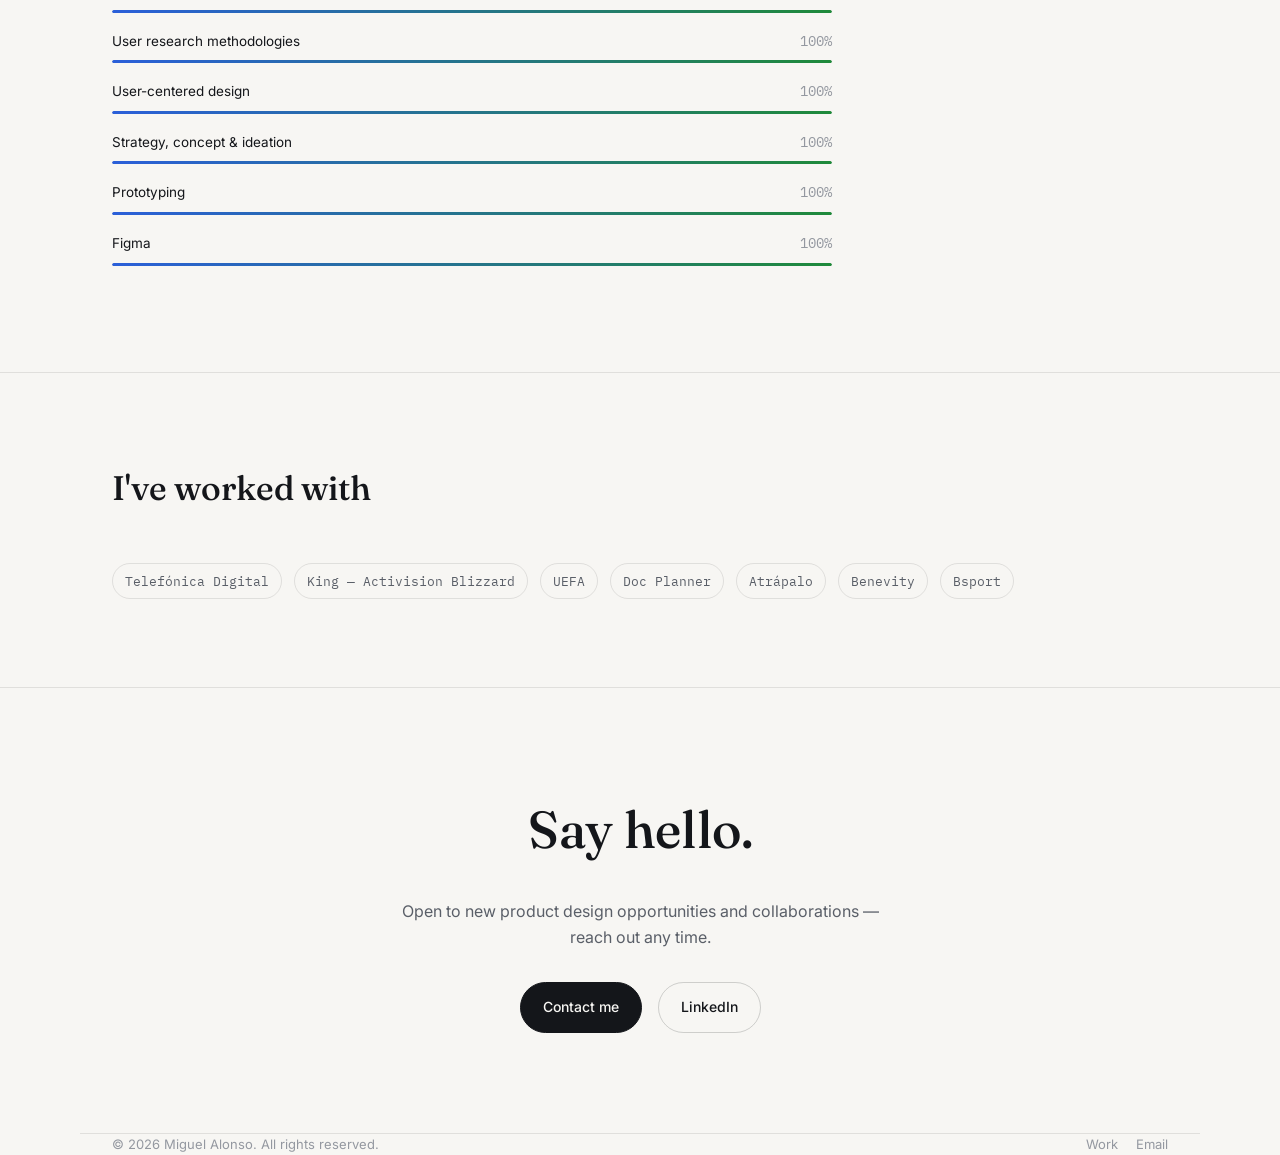
==== commit f74c5481: "Update the About bio to include freelance work at Bsport. Co-authored-by: Cursor <cursoragent@cursor" ====
--- a/about.html
+++ b/about.html
@@ -17,7 +17,10 @@
 
 <nav class="nav">
   <div class="brand"><span class="dot"></span> <a href="index.html">M. Alonso</a></div>
-  <div class="links">
+  <button class="menu-toggle" type="button" aria-label="Open menu" aria-expanded="false" aria-controls="nav-links">
+    <span></span><span></span><span></span>
+  </button>
+  <div class="links" id="nav-links">
     <a href="index.html#work">Work</a>
     <a href="about.html" class="active">About</a>
     <a href="#contact">Contact</a>
@@ -43,7 +46,7 @@
         <p>I design intuitive digital products and lead creative teams to deliver exceptional, <strong>user-centered experiences</strong>. With a focus on aesthetics, usability, and innovation, I thrive in fast-paced environments — bringing ideas to life and driving real impact through thoughtful design.</p>
         <p>I'm passionate about bridging the gap between business goals and user needs to create work that's not only beautiful, but meaningful and effective.</p>
         <p>I strongly believe design should always be a core part of product strategy. A real, transparent partnership between product managers, developers and designers is the right way to succeed.</p>
-        <p>Throughout my career I've crafted digital products for companies including <strong>Telefónica Digital, King (Activision Blizzard), UEFA, Doc Planner, Atrápalo</strong> and now <strong>Benevity</strong>.</p>
+        <p>Throughout my career I've crafted digital products for companies including <strong>Telefónica Digital, King (Activision Blizzard), UEFA, Doc Planner, Atrápalo, Benevity</strong> and now as a freelancer at <strong>Bsport</strong>.</p>
         <p>Outside of work I'm into technology, music, nature, mountains, trekking and travelling — and I collect graffiti and urban art.</p>
       </div>
       <a class="btn ghost" href="assets/Miguel-Alonso-Product-Designer.pdf" target="_blank" rel="noopener">See full résumé →</a>
--- a/css/style.css
+++ b/css/style.css
@@ -126,6 +126,56 @@
 }
 .theme-toggle:hover{ border-color: var(--line-strong); color: var(--ink); }
 
+.menu-toggle{
+  display:none;
+  width: 40px; height: 40px;
+  padding: 0;
+  border: 1px solid var(--line);
+  border-radius: 10px;
+  background: transparent;
+  cursor: pointer;
+  align-items: center;
+  justify-content: center;
+  flex-direction: column;
+  gap: 5px;
+}
+.menu-toggle span{
+  display:block;
+  width: 16px; height: 1.5px;
+  background: var(--ink);
+  border-radius: 2px;
+  transition: transform .25s var(--ease), opacity .2s;
+}
+.nav.open .menu-toggle span:nth-child(1){ transform: translateY(6.5px) rotate(45deg); }
+.nav.open .menu-toggle span:nth-child(2){ opacity:0; }
+.nav.open .menu-toggle span:nth-child(3){ transform: translateY(-6.5px) rotate(-45deg); }
+
+@media (max-width: 720px){
+  .nav{ padding: 16px 20px; }
+  .nav .brand #local-time{ display:none; }
+  .menu-toggle{ display:flex; }
+  .nav .links{
+    display:none;
+    position:absolute;
+    top:100%; left:0; right:0;
+    flex-direction: column;
+    align-items: stretch;
+    gap: 0;
+    padding: 8px 20px 20px;
+    background: color-mix(in srgb, var(--bg) 94%, transparent);
+    backdrop-filter: blur(14px);
+    border-bottom: 1px solid var(--line);
+  }
+  .nav.open .links{ display:flex; }
+  .nav .links a{
+    padding: 14px 0;
+    font-size: 16px;
+    border-bottom: 1px solid var(--line);
+  }
+  .nav .links a.active::after{ display:none; }
+  .nav .links .theme-toggle{ margin-top: 14px; }
+}
+
 /* ---------- hero ---------- */
 .hero{
   position: relative;
